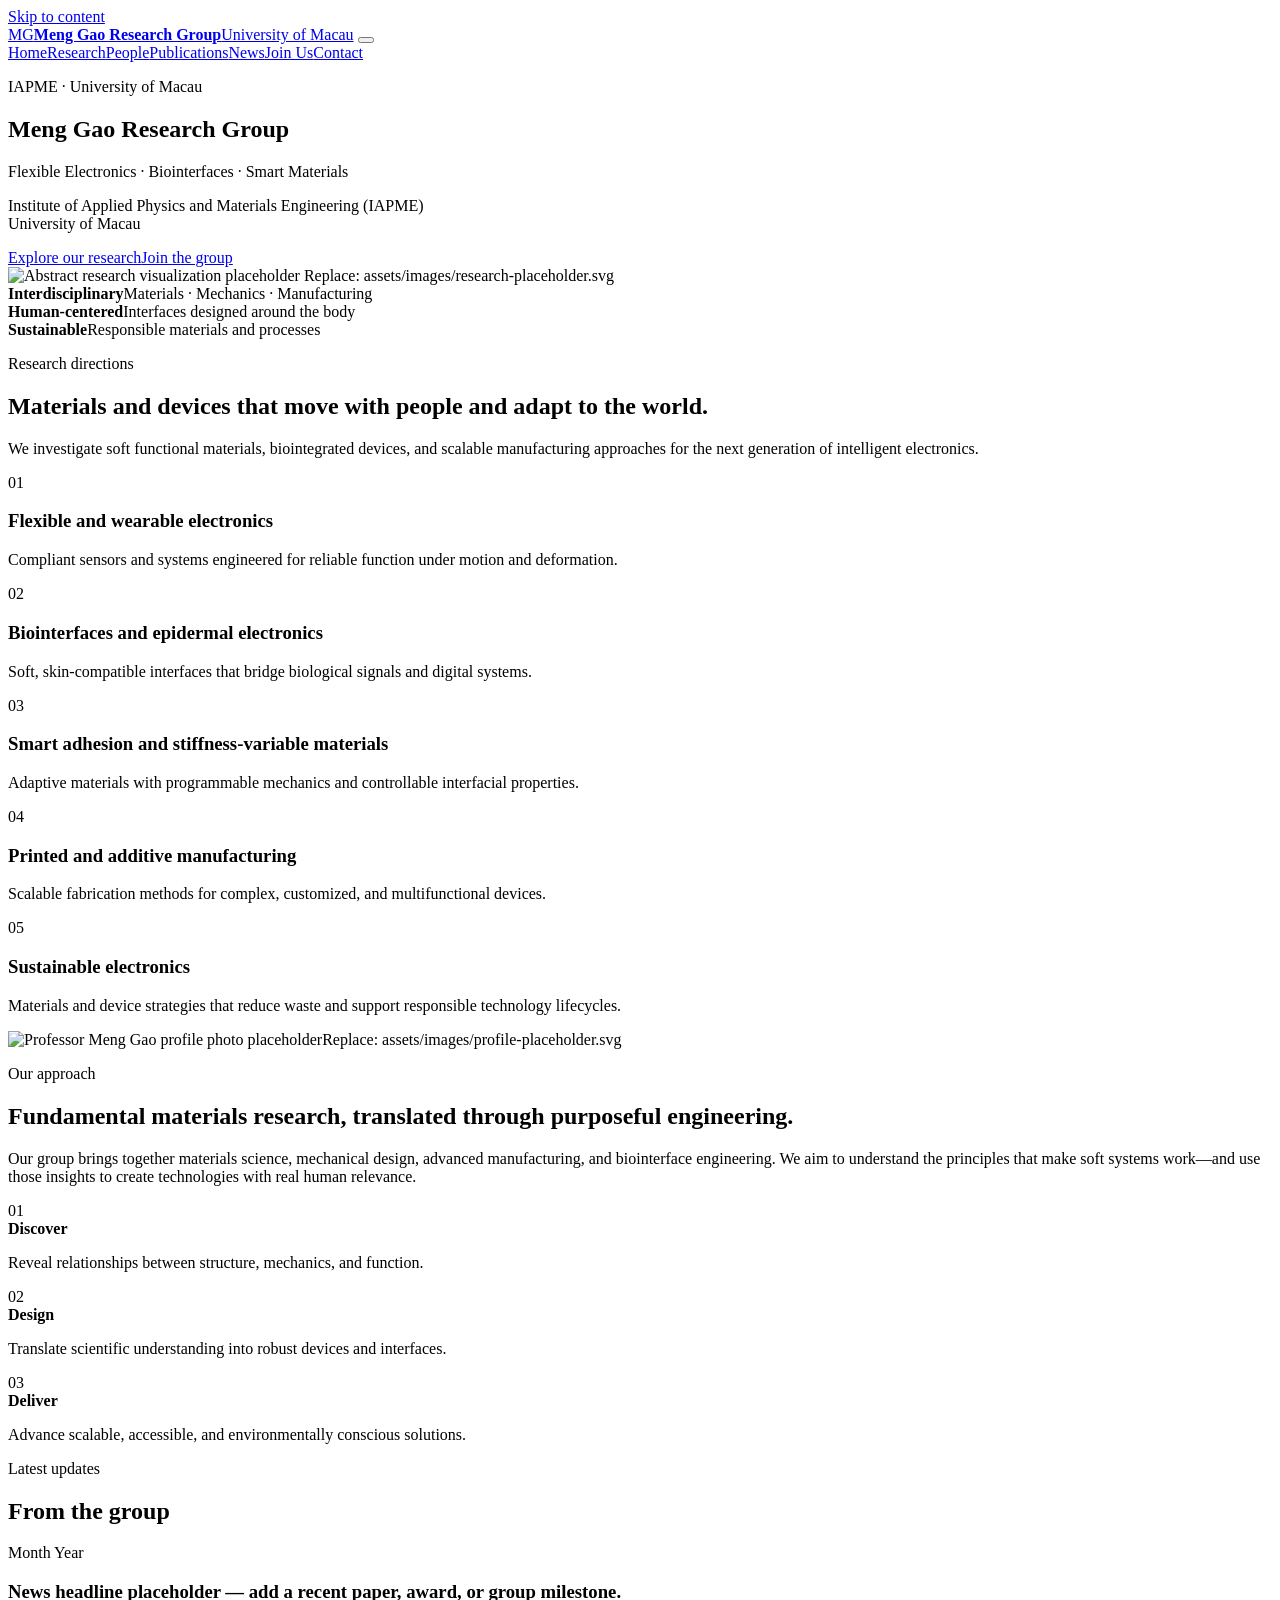
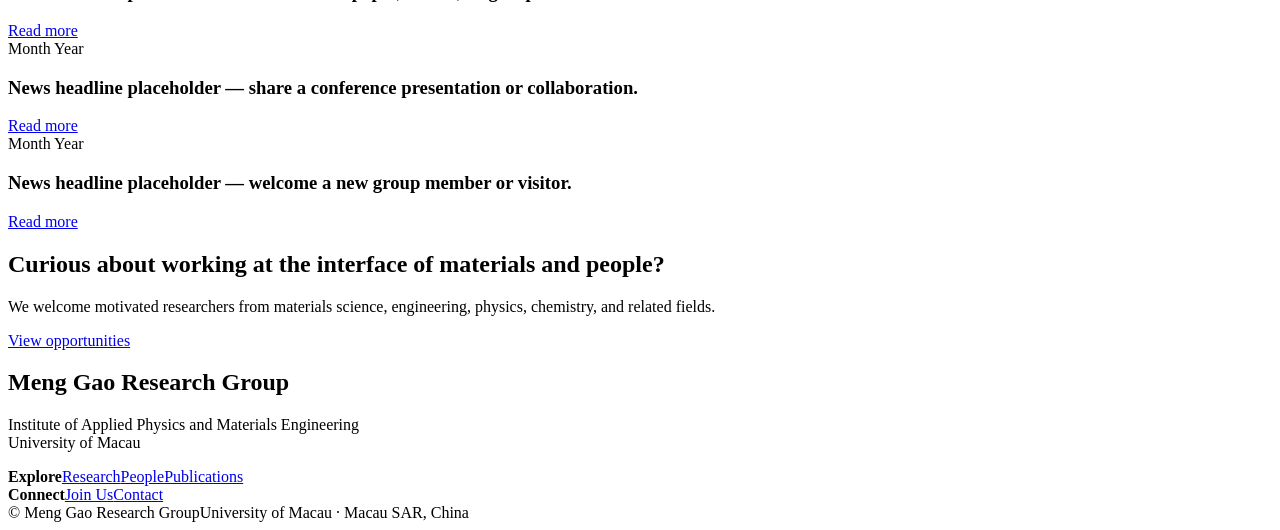
==== index.html @ 888f2153 "Add files via upload" ====
<!doctype html>
<html lang="en">
<head>
  <meta charset="utf-8">
  <meta name="viewport" content="width=device-width, initial-scale=1">
  <meta name="description" content="Meng Gao Research Group at the University of Macau — flexible electronics, biointerfaces, and smart materials.">
  <title>Meng Gao Research Group | University of Macau</title>
  <link rel="stylesheet" href="assets/css/styles.css">
  <script src="assets/js/main.js" defer></script>
</head>
<body>
  <a class="skip-link" href="#main">Skip to content</a>
  <header class="site-header">
    <div class="container nav-wrap">
      <a class="brand" href="index.html" aria-label="Meng Gao Research Group home"><span class="brand-mark">MG</span><span class="brand-copy"><strong>Meng Gao Research Group</strong><span>University of Macau</span></span></a>
      <button class="menu-toggle" type="button" aria-expanded="false" aria-controls="site-nav" aria-label="Toggle navigation"><span></span></button>
      <nav class="site-nav" id="site-nav" aria-label="Primary navigation">
        <a href="index.html" aria-current="page">Home</a><a href="research.html">Research</a><a href="people.html">People</a><a href="publications.html">Publications</a><a href="news.html">News</a><a href="join.html">Join Us</a><a href="contact.html">Contact</a>
      </nav>
    </div>
  </header>
  <main id="main">
    <section class="hero">
      <div class="container hero-grid">
        <div>
          <p class="eyebrow">IAPME · University of Macau</p>
          <h1>Meng Gao Research Group</h1>
          <p class="hero-subtitle">Flexible Electronics · Biointerfaces · Smart Materials</p>
          <p class="hero-affiliation">Institute of Applied Physics and Materials Engineering (IAPME)<br>University of Macau</p>
          <div class="hero-actions"><a class="button" href="research.html">Explore our research</a><a class="button button--ghost" href="join.html">Join the group</a></div>
        </div>
        <div class="hero-visual">
          <img src="assets/images/research-placeholder.svg" alt="Abstract research visualization placeholder">
          <span class="replace-note">Replace: assets/images/research-placeholder.svg</span>
        </div>
      </div>
    </section>
    <div class="container stats" aria-label="Group focus summary">
      <div class="stat"><strong>Interdisciplinary</strong><span>Materials · Mechanics · Manufacturing</span></div>
      <div class="stat"><strong>Human-centered</strong><span>Interfaces designed around the body</span></div>
      <div class="stat"><strong>Sustainable</strong><span>Responsible materials and processes</span></div>
    </div>
    <section class="section section--tint">
      <div class="container">
        <p class="eyebrow">Research directions</p>
        <h2 class="section-title">Materials and devices that move with people and adapt to the world.</h2>
        <p class="section-intro">We investigate soft functional materials, biointegrated devices, and scalable manufacturing approaches for the next generation of intelligent electronics.</p>
        <div class="research-grid">
          <article class="research-card"><span class="card-number">01</span><h3>Flexible and wearable electronics</h3><p>Compliant sensors and systems engineered for reliable function under motion and deformation.</p></article>
          <article class="research-card"><span class="card-number">02</span><h3>Biointerfaces and epidermal electronics</h3><p>Soft, skin-compatible interfaces that bridge biological signals and digital systems.</p></article>
          <article class="research-card"><span class="card-number">03</span><h3>Smart adhesion and stiffness-variable materials</h3><p>Adaptive materials with programmable mechanics and controllable interfacial properties.</p></article>
          <article class="research-card"><span class="card-number">04</span><h3>Printed and additive manufacturing</h3><p>Scalable fabrication methods for complex, customized, and multifunctional devices.</p></article>
          <article class="research-card"><span class="card-number">05</span><h3>Sustainable electronics</h3><p>Materials and device strategies that reduce waste and support responsible technology lifecycles.</p></article>
        </div>
      </div>
    </section>
    <section class="section">
      <div class="container feature-split">
        <div class="feature-image"><img src="assets/images/profile-placeholder.svg" alt="Professor Meng Gao profile photo placeholder"><span class="replace-note">Replace: assets/images/profile-placeholder.svg</span></div>
        <div class="feature-copy">
          <p class="eyebrow">Our approach</p>
          <h2>Fundamental materials research, translated through purposeful engineering.</h2>
          <p>Our group brings together materials science, mechanical design, advanced manufacturing, and biointerface engineering. We aim to understand the principles that make soft systems work—and use those insights to create technologies with real human relevance.</p>
          <div class="principles">
            <div class="principle"><span>01</span><div><strong>Discover</strong><p>Reveal relationships between structure, mechanics, and function.</p></div></div>
            <div class="principle"><span>02</span><div><strong>Design</strong><p>Translate scientific understanding into robust devices and interfaces.</p></div></div>
            <div class="principle"><span>03</span><div><strong>Deliver</strong><p>Advance scalable, accessible, and environmentally conscious solutions.</p></div></div>
          </div>
        </div>
      </div>
    </section>
    <section class="section section--tint">
      <div class="container">
        <p class="eyebrow">Latest updates</p><h2 class="section-title">From the group</h2>
        <div class="news-list">
          <article class="news-item"><time datetime="2026-01">Month Year</time><h3>News headline placeholder — add a recent paper, award, or group milestone.</h3><a class="text-link" href="news.html">Read more</a></article>
          <article class="news-item"><time datetime="2026-01">Month Year</time><h3>News headline placeholder — share a conference presentation or collaboration.</h3><a class="text-link" href="news.html">Read more</a></article>
          <article class="news-item"><time datetime="2026-01">Month Year</time><h3>News headline placeholder — welcome a new group member or visitor.</h3><a class="text-link" href="news.html">Read more</a></article>
        </div>
      </div>
    </section>
    <section class="cta"><div class="container cta-inner"><div><h2>Curious about working at the interface of materials and people?</h2><p>We welcome motivated researchers from materials science, engineering, physics, chemistry, and related fields.</p></div><a class="button" href="join.html">View opportunities</a></div></section>
  </main>
  <footer class="site-footer"><div class="container"><div class="footer-grid"><div class="footer-brand"><h2>Meng Gao Research Group</h2><p>Institute of Applied Physics and Materials Engineering<br>University of Macau</p></div><div class="footer-col"><strong>Explore</strong><a href="research.html">Research</a><a href="people.html">People</a><a href="publications.html">Publications</a></div><div class="footer-col"><strong>Connect</strong><a href="join.html">Join Us</a><a href="contact.html">Contact</a></div></div><div class="footer-bottom"><span>© <span data-year></span> Meng Gao Research Group</span><span>University of Macau · Macau SAR, China</span></div></div></footer>
</body>
</html>
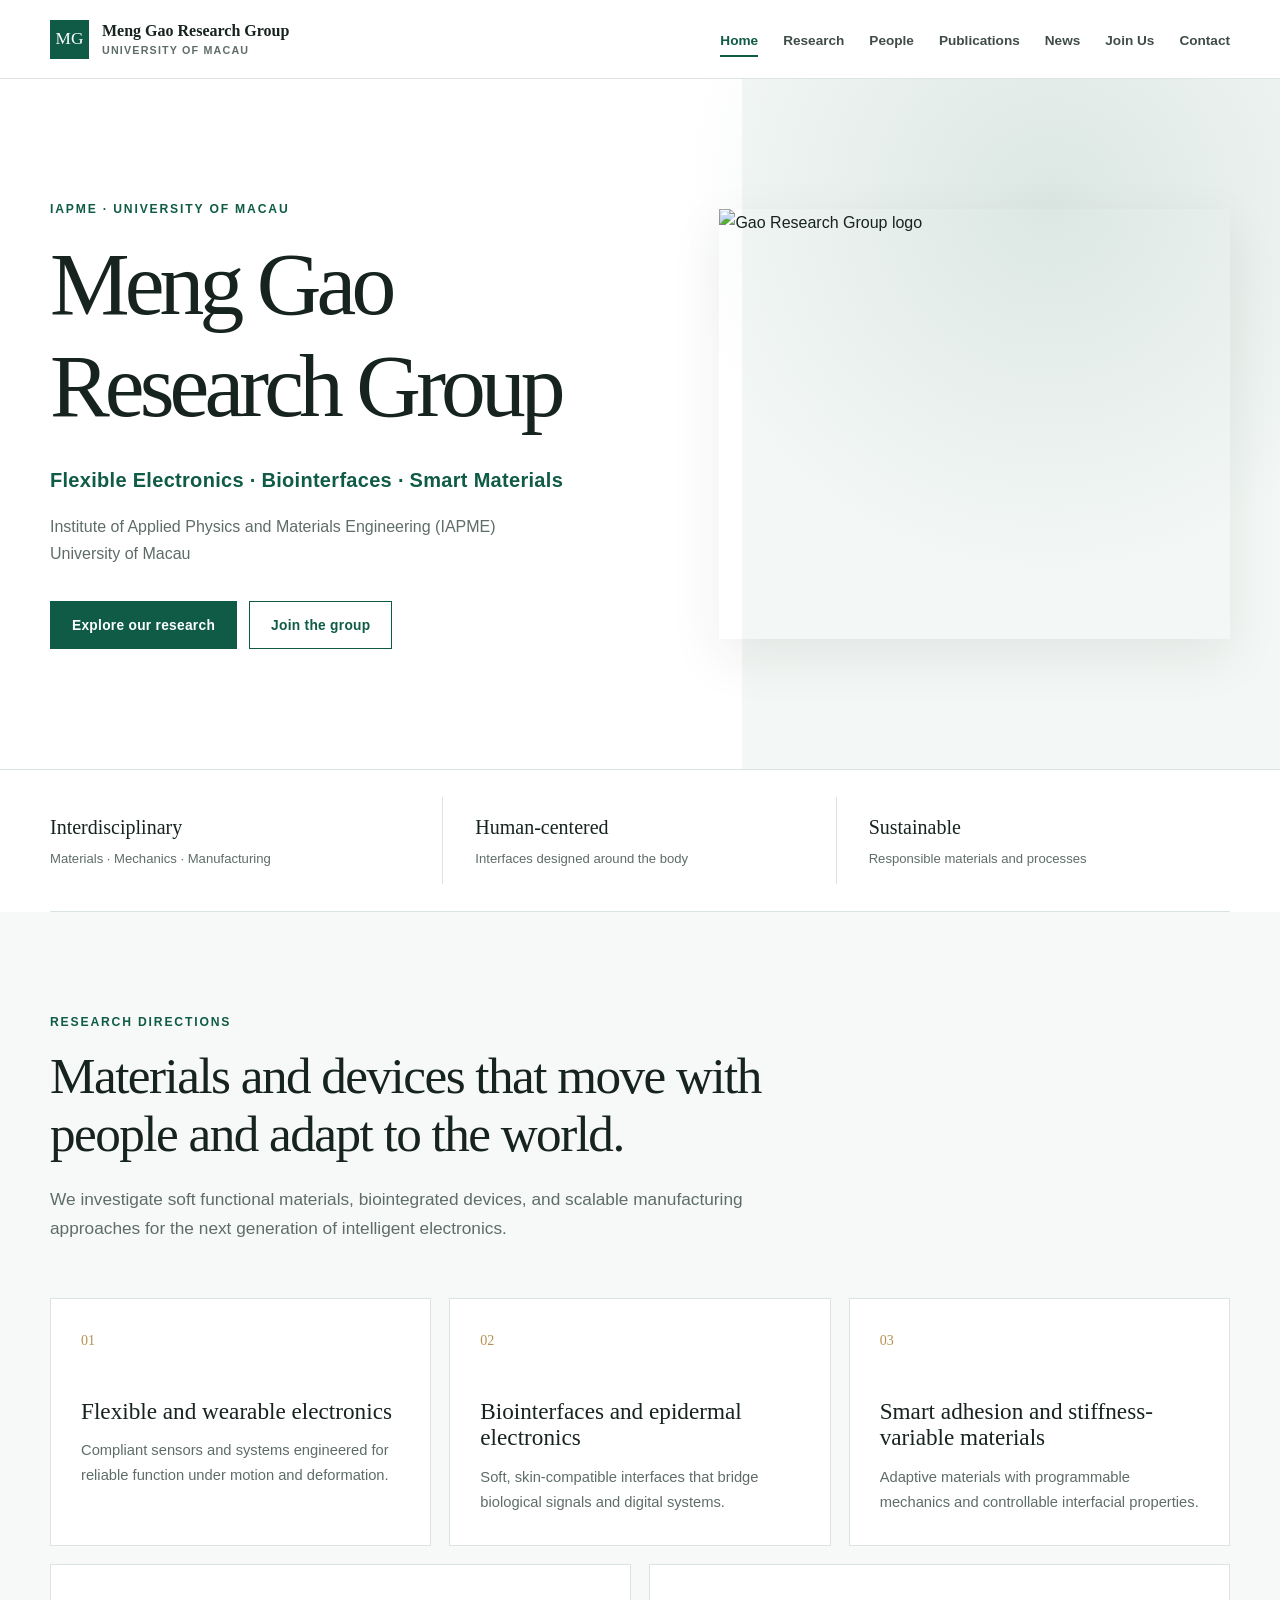
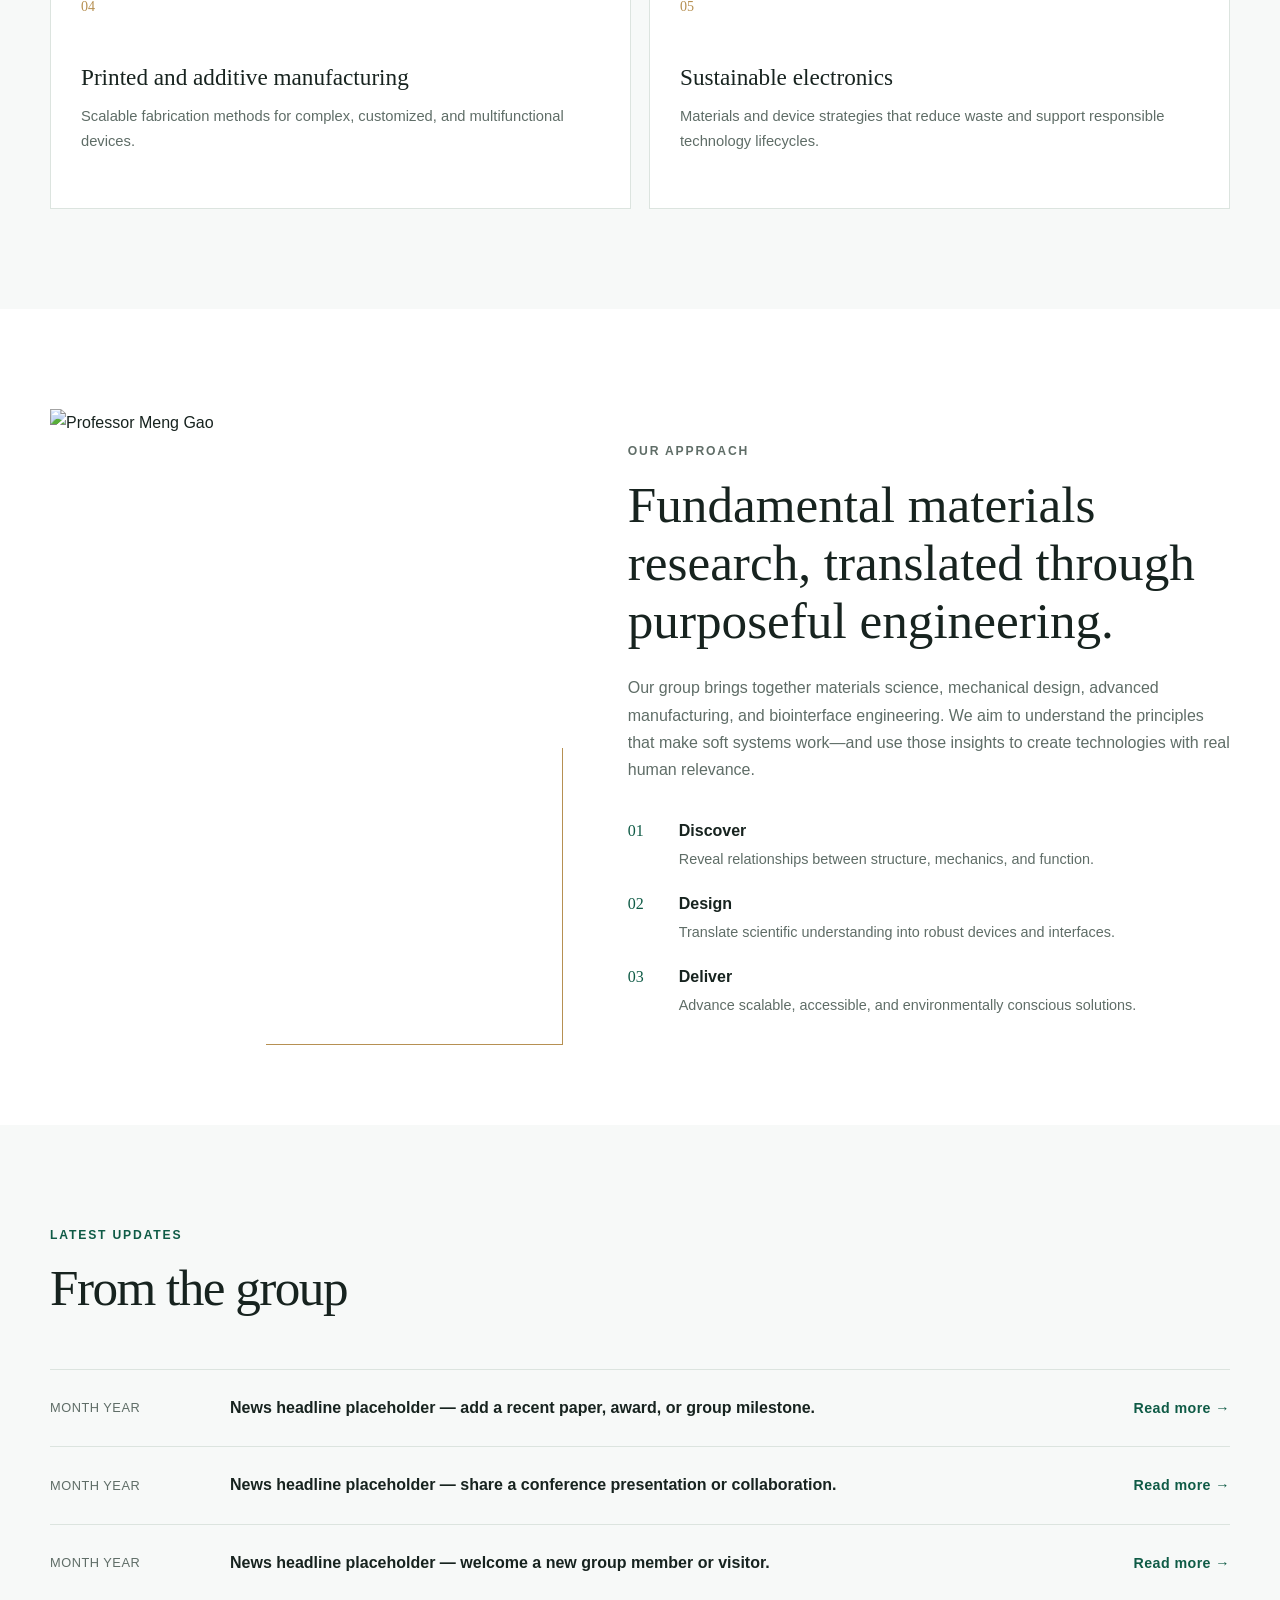
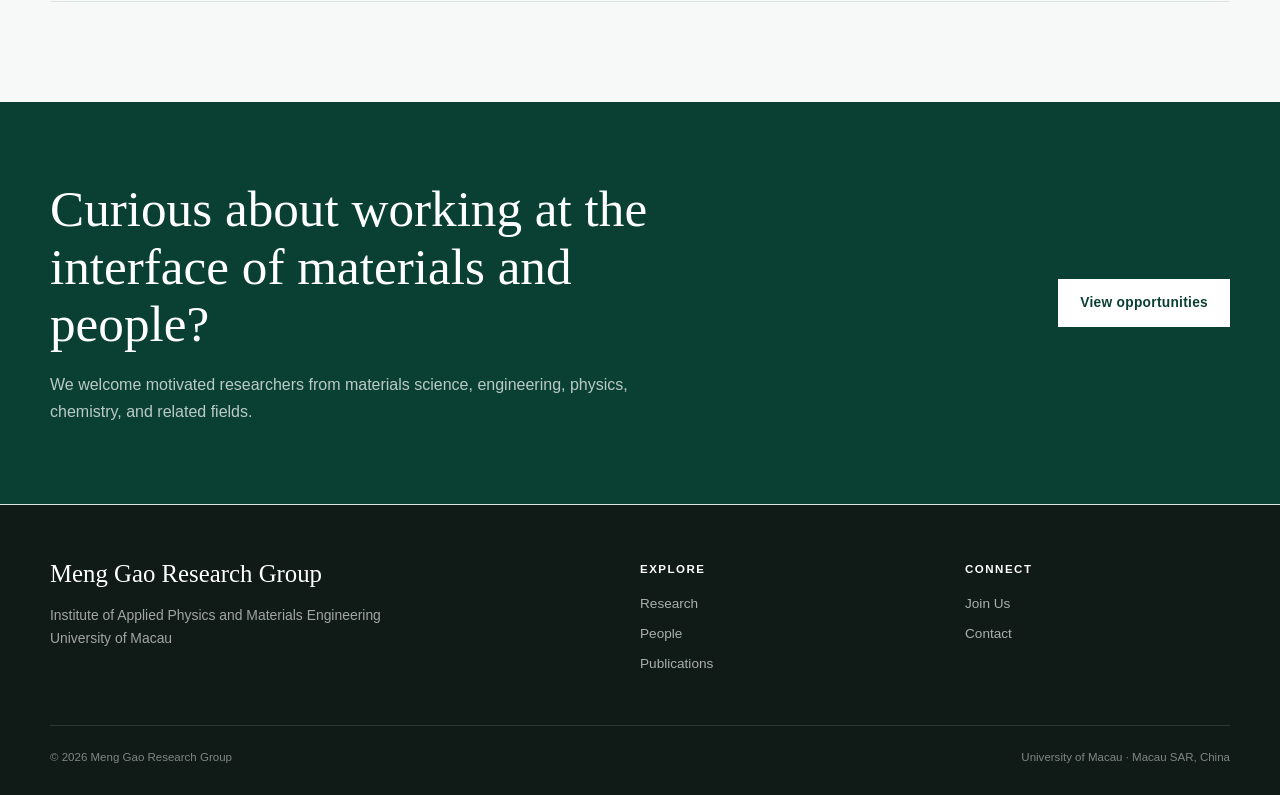
==== commit b4ff03d7: "Update index.html" ====
--- a/index.html
+++ b/index.html
@@ -30,8 +30,7 @@
           <div class="hero-actions"><a class="button" href="research.html">Explore our research</a><a class="button button--ghost" href="join.html">Join the group</a></div>
         </div>
         <div class="hero-visual">
-          <img src="assets/images/research-placeholder.svg" alt="Abstract research visualization placeholder">
-          <span class="replace-note">Replace: assets/images/research-placeholder.svg</span>
+        <img src="assets/images/gao-research-group-logo.png" alt="Gao Research Group logo">
         </div>
       </div>
     </section>
@@ -56,7 +55,9 @@
     </section>
     <section class="section">
       <div class="container feature-split">
-        <div class="feature-image"><img src="assets/images/profile-placeholder.svg" alt="Professor Meng Gao profile photo placeholder"><span class="replace-note">Replace: assets/images/profile-placeholder.svg</span></div>
+<div class="feature-image">
+  <img src="assets/images/meng-gao-photo.png" alt="Professor Meng Gao">
+</div>
         <div class="feature-copy">
           <p class="eyebrow">Our approach</p>
           <h2>Fundamental materials research, translated through purposeful engineering.</h2>
--- a/assets/css/styles.css
+++ b/assets/css/styles.css
@@ -0,0 +1,246 @@
+:root {
+  --ink: #17231f;
+  --muted: #5f6d67;
+  --green: #0f5b46;
+  --green-dark: #0a4033;
+  --green-soft: #e8f1ed;
+  --gold: #b69052;
+  --line: #dce4df;
+  --paper: #ffffff;
+  --paper-alt: #f7f9f8;
+  --max: 1180px;
+  --shadow: 0 18px 50px rgba(23, 35, 31, 0.08);
+}
+
+* { box-sizing: border-box; }
+
+html { scroll-behavior: smooth; }
+
+body {
+  margin: 0;
+  color: var(--ink);
+  background: var(--paper);
+  font-family: Inter, "Helvetica Neue", Arial, sans-serif;
+  font-size: 16px;
+  line-height: 1.7;
+  -webkit-font-smoothing: antialiased;
+}
+
+img { display: block; max-width: 100%; }
+a { color: inherit; text-decoration: none; }
+p { margin: 0 0 1.25rem; }
+h1, h2, h3 { margin: 0; font-family: Georgia, "Times New Roman", serif; font-weight: 500; line-height: 1.13; }
+
+.container { width: min(calc(100% - 40px), var(--max)); margin-inline: auto; }
+.section { padding: 100px 0; }
+.section--tint { background: var(--paper-alt); }
+.eyebrow { margin: 0 0 14px; color: var(--green); font-size: .76rem; font-weight: 700; letter-spacing: .15em; text-transform: uppercase; }
+.section-title { max-width: 760px; font-size: clamp(2rem, 4vw, 3.35rem); letter-spacing: -.03em; }
+.section-intro { max-width: 700px; margin-top: 22px; color: var(--muted); font-size: 1.08rem; }
+.text-link { color: var(--green); font-size: .89rem; font-weight: 700; letter-spacing: .03em; }
+.text-link::after { content: " →"; transition: margin .2s ease; }
+.text-link:hover::after { margin-left: 4px; }
+
+.site-header {
+  position: sticky;
+  z-index: 30;
+  top: 0;
+  border-bottom: 1px solid rgba(220, 228, 223, .9);
+  background: rgba(255, 255, 255, .94);
+  backdrop-filter: blur(14px);
+}
+
+.nav-wrap { display: flex; min-height: 78px; align-items: center; justify-content: space-between; gap: 28px; }
+.brand { display: flex; align-items: center; gap: 13px; }
+.brand-mark { display: grid; width: 39px; height: 39px; place-items: center; background: var(--green); color: #fff; font-family: Georgia, serif; font-size: 1.08rem; }
+.brand-copy { display: grid; line-height: 1.15; }
+.brand-copy strong { font-family: Georgia, serif; font-size: 1rem; font-weight: 600; }
+.brand-copy span { margin-top: 4px; color: var(--muted); font-size: .67rem; font-weight: 700; letter-spacing: .11em; text-transform: uppercase; }
+.site-nav { display: flex; align-items: center; gap: 25px; }
+.site-nav a { position: relative; padding: 28px 0 25px; color: #3f4c47; font-size: .85rem; font-weight: 650; }
+.site-nav a::after { position: absolute; right: 0; bottom: 20px; left: 0; height: 2px; background: var(--green); content: ""; transform: scaleX(0); transition: transform .2s ease; }
+.site-nav a:hover, .site-nav a[aria-current="page"] { color: var(--green); }
+.site-nav a:hover::after, .site-nav a[aria-current="page"]::after { transform: scaleX(1); }
+.menu-toggle { display: none; width: 44px; height: 44px; border: 1px solid var(--line); background: #fff; color: var(--ink); cursor: pointer; }
+.menu-toggle span, .menu-toggle::before, .menu-toggle::after { display: block; width: 20px; height: 2px; margin: 4px auto; background: currentColor; content: ""; transition: .2s ease; }
+.menu-toggle[aria-expanded="true"] span { opacity: 0; }
+.menu-toggle[aria-expanded="true"]::before { transform: translateY(6px) rotate(45deg); }
+.menu-toggle[aria-expanded="true"]::after { transform: translateY(-6px) rotate(-45deg); }
+
+.hero { position: relative; min-height: 690px; overflow: hidden; border-bottom: 1px solid var(--line); }
+.hero::before { position: absolute; inset: 0; background: radial-gradient(circle at 82% 18%, rgba(15,91,70,.1), transparent 31%), linear-gradient(90deg, #fff 0%, #fff 58%, #f3f7f5 58%); content: ""; }
+.hero-grid { position: relative; display: grid; min-height: 690px; grid-template-columns: 1.08fr .92fr; align-items: center; gap: 70px; }
+.hero h1 { max-width: 710px; font-size: clamp(3.2rem, 7vw, 6.3rem); letter-spacing: -.055em; }
+.hero-subtitle { margin: 27px 0 16px; color: var(--green); font-size: clamp(1rem, 2vw, 1.25rem); font-weight: 650; letter-spacing: .015em; }
+.hero-affiliation { max-width: 560px; color: var(--muted); }
+.hero-actions { display: flex; flex-wrap: wrap; gap: 12px; margin-top: 34px; }
+.button { display: inline-flex; min-height: 48px; align-items: center; justify-content: center; padding: 11px 21px; border: 1px solid var(--green); background: var(--green); color: #fff; font-size: .86rem; font-weight: 700; letter-spacing: .02em; transition: .2s ease; }
+.button:hover { background: var(--green-dark); transform: translateY(-1px); }
+.button--ghost { background: transparent; color: var(--green); }
+.button--ghost:hover { background: var(--green-soft); }
+.hero-visual { position: relative; }
+.hero-visual::before { position: absolute; z-index: -1; top: -30px; right: -30px; width: 64%; height: 70%; border: 1px solid rgba(182,144,82,.55); content: ""; }
+.hero-visual img { width: 100%; min-height: 430px; object-fit: cover; box-shadow: var(--shadow); }
+.replace-note { display: inline-block; margin-top: 12px; padding: 4px 9px; border: 1px dashed #91a098; color: var(--muted); background: rgba(255,255,255,.8); font-size: .7rem; letter-spacing: .04em; }
+
+.stats { display: grid; padding: 27px 0; grid-template-columns: repeat(3, 1fr); border-bottom: 1px solid var(--line); }
+.stat { padding: 13px 32px; border-right: 1px solid var(--line); }
+.stat:first-child { padding-left: 0; }
+.stat:last-child { border: 0; }
+.stat strong { display: block; font-family: Georgia, serif; font-size: 1.25rem; font-weight: 500; }
+.stat span { color: var(--muted); font-size: .82rem; }
+
+.research-grid { display: grid; margin-top: 55px; grid-template-columns: repeat(6, 1fr); gap: 18px; }
+.research-card { min-height: 245px; padding: 30px; border: 1px solid var(--line); background: var(--paper); transition: .25s ease; }
+.research-card:nth-child(1), .research-card:nth-child(2), .research-card:nth-child(3) { grid-column: span 2; }
+.research-card:nth-child(4), .research-card:nth-child(5) { grid-column: span 3; }
+.research-card:hover { border-color: #abc1b8; box-shadow: var(--shadow); transform: translateY(-4px); }
+.card-number { display: block; margin-bottom: 45px; color: var(--gold); font-family: Georgia, serif; font-size: .88rem; }
+.research-card h3 { margin-bottom: 14px; font-size: 1.45rem; }
+.research-card p { margin: 0; color: var(--muted); font-size: .92rem; }
+
+.feature-split { display: grid; grid-template-columns: .9fr 1.1fr; align-items: center; gap: 85px; }
+.feature-image { position: relative; }
+.feature-image img { width: 100%; aspect-ratio: 4 / 5; object-fit: cover; }
+.feature-image::after { position: absolute; right: -20px; bottom: -20px; width: 60%; height: 48%; border-right: 1px solid var(--gold); border-bottom: 1px solid var(--gold); content: ""; }
+.feature-copy h2 { font-size: clamp(2rem, 4vw, 3.4rem); }
+.feature-copy p { margin-top: 25px; color: var(--muted); }
+.principles { display: grid; margin-top: 34px; gap: 18px; }
+.principle { display: grid; grid-template-columns: 36px 1fr; gap: 15px; }
+.principle span { color: var(--green); font-family: Georgia, serif; }
+.principle strong { display: block; margin-bottom: 3px; }
+.principle p { margin: 0; font-size: .9rem; }
+
+.news-list { margin-top: 52px; border-top: 1px solid var(--line); }
+.news-item { display: grid; padding: 26px 0; grid-template-columns: 150px 1fr auto; align-items: center; gap: 30px; border-bottom: 1px solid var(--line); }
+.news-item time { color: var(--muted); font-size: .8rem; letter-spacing: .04em; text-transform: uppercase; }
+.news-item h3 { font-family: Inter, sans-serif; font-size: 1rem; font-weight: 650; line-height: 1.5; }
+
+.cta { padding: 78px 0; background: var(--green-dark); color: #fff; }
+.cta-inner { display: flex; align-items: center; justify-content: space-between; gap: 50px; }
+.cta h2 { max-width: 680px; font-size: clamp(2rem, 4vw, 3.2rem); }
+.cta p { max-width: 610px; margin: 18px 0 0; color: rgba(255,255,255,.72); }
+.cta .button { flex: 0 0 auto; border-color: #fff; background: #fff; color: var(--green-dark); }
+
+.page-hero { padding: 98px 0 74px; border-bottom: 1px solid var(--line); background: linear-gradient(120deg, #f6f9f7, #fff 66%); }
+.page-hero h1 { max-width: 820px; font-size: clamp(2.8rem, 6vw, 5rem); letter-spacing: -.045em; }
+.page-hero p:last-child { max-width: 700px; margin: 20px 0 0; color: var(--muted); font-size: 1.05rem; }
+.content-grid { display: grid; grid-template-columns: 280px 1fr; gap: 80px; }
+.side-label { position: sticky; top: 120px; align-self: start; color: var(--green); font-size: .76rem; font-weight: 700; letter-spacing: .13em; text-transform: uppercase; }
+.prose h2 { margin: 0 0 18px; font-size: 2rem; }
+.prose h3 { margin: 36px 0 12px; font-size: 1.35rem; }
+.prose p { color: var(--muted); }
+.prose + .prose { margin-top: 70px; padding-top: 70px; border-top: 1px solid var(--line); }
+
+.person-grid { display: grid; margin-top: 45px; grid-template-columns: repeat(3, 1fr); gap: 28px; }
+.person-card { border: 1px solid var(--line); background: #fff; }
+.person-card img { width: 100%; aspect-ratio: 4 / 4.4; object-fit: cover; background: var(--green-soft); }
+.person-card__body { padding: 24px; }
+.person-card h3 { font-size: 1.35rem; }
+.person-role { margin: 5px 0 12px; color: var(--green); font-size: .83rem; font-weight: 700; }
+.person-card p:last-child { margin: 0; color: var(--muted); font-size: .86rem; }
+.person-card--pi { display: grid; grid-template-columns: minmax(280px,.8fr) 1.2fr; grid-column: 1 / -1; }
+.person-card--pi img { height: 100%; aspect-ratio: auto; }
+.person-card--pi .person-card__body { display: flex; padding: 45px; flex-direction: column; justify-content: center; }
+.person-card--pi h3 { font-size: 2.2rem; }
+
+.publication-list { margin-top: 42px; border-top: 1px solid var(--line); counter-reset: publication; }
+.publication { display: grid; padding: 30px 0; grid-template-columns: 70px 1fr; gap: 22px; border-bottom: 1px solid var(--line); counter-increment: publication; }
+.publication::before { color: var(--gold); font-family: Georgia, serif; content: counter(publication, decimal-leading-zero); }
+.publication h3 { margin-bottom: 8px; font-family: Inter, sans-serif; font-size: 1rem; font-weight: 650; line-height: 1.55; }
+.publication p { margin: 0; color: var(--muted); font-size: .87rem; }
+.publication .journal { margin-top: 5px; color: var(--green); font-style: italic; }
+.tag { display: inline-block; margin: 0 7px 7px 0; padding: 4px 10px; background: var(--green-soft); color: var(--green); font-size: .72rem; font-weight: 700; }
+
+.timeline { margin-top: 44px; }
+.timeline-item { position: relative; display: grid; padding: 0 0 48px 55px; grid-template-columns: 120px 1fr; gap: 35px; }
+.timeline-item::before { position: absolute; top: 7px; bottom: 0; left: 12px; width: 1px; background: var(--line); content: ""; }
+.timeline-item::after { position: absolute; top: 7px; left: 7px; width: 11px; height: 11px; border-radius: 50%; background: var(--green); content: ""; }
+.timeline-item time { color: var(--muted); font-size: .8rem; font-weight: 700; }
+.timeline-item h2 { margin-bottom: 10px; font-size: 1.55rem; }
+.timeline-item p { color: var(--muted); }
+
+.opportunities { display: grid; margin-top: 45px; grid-template-columns: repeat(3, 1fr); gap: 20px; }
+.opportunity { padding: 29px; border-top: 3px solid var(--green); background: var(--paper-alt); }
+.opportunity h3 { margin-bottom: 12px; font-size: 1.35rem; }
+.opportunity p { color: var(--muted); font-size: .9rem; }
+.checklist { padding: 0; list-style: none; }
+.checklist li { position: relative; padding: 10px 0 10px 28px; border-bottom: 1px solid var(--line); color: var(--muted); }
+.checklist li::before { position: absolute; left: 0; color: var(--green); content: "✓"; font-weight: 700; }
+
+.contact-grid { display: grid; grid-template-columns: 1fr 1fr; gap: 30px; }
+.contact-card { padding: 40px; border: 1px solid var(--line); }
+.contact-card h2 { margin-bottom: 22px; font-size: 1.8rem; }
+.contact-row { padding: 16px 0; border-bottom: 1px solid var(--line); }
+.contact-row:last-child { border: 0; }
+.contact-row span { display: block; margin-bottom: 3px; color: var(--muted); font-size: .72rem; font-weight: 700; letter-spacing: .1em; text-transform: uppercase; }
+.contact-row strong { font-weight: 600; }
+.map-placeholder { display: grid; min-height: 370px; padding: 35px; place-items: center; background: var(--green-soft); text-align: center; }
+.map-placeholder strong { display: block; margin-bottom: 7px; font-family: Georgia, serif; font-size: 1.5rem; }
+
+.site-footer { padding: 55px 0 28px; border-top: 1px solid var(--line); background: #101a17; color: #fff; }
+.footer-grid { display: grid; grid-template-columns: 1.5fr .75fr .75fr; gap: 60px; }
+.footer-brand { max-width: 420px; }
+.footer-brand h2 { font-size: 1.55rem; }
+.footer-brand p { margin-top: 16px; color: rgba(255,255,255,.61); font-size: .87rem; }
+.footer-col strong { display: block; margin-bottom: 13px; font-size: .72rem; letter-spacing: .13em; text-transform: uppercase; }
+.footer-col a { display: block; margin: 7px 0; color: rgba(255,255,255,.65); font-size: .85rem; }
+.footer-col a:hover { color: #fff; }
+.footer-bottom { display: flex; margin-top: 42px; padding-top: 22px; justify-content: space-between; gap: 20px; border-top: 1px solid rgba(255,255,255,.12); color: rgba(255,255,255,.47); font-size: .72rem; }
+
+.skip-link { position: fixed; z-index: 100; top: 8px; left: 8px; padding: 10px 14px; background: var(--green-dark); color: #fff; transform: translateY(-150%); }
+.skip-link:focus { transform: translateY(0); }
+
+@media (max-width: 980px) {
+  .menu-toggle { display: block; }
+  .site-nav { position: absolute; top: 79px; right: 0; left: 0; display: none; padding: 18px 20px 28px; align-items: stretch; flex-direction: column; gap: 0; border-bottom: 1px solid var(--line); background: #fff; }
+  .site-nav.is-open { display: flex; }
+  .site-nav a { padding: 11px 0; }
+  .site-nav a::after { bottom: 7px; right: auto; width: 28px; }
+  .hero-grid { grid-template-columns: 1fr; gap: 50px; padding: 80px 0; }
+  .hero-visual { width: min(100%, 640px); }
+  .feature-split, .content-grid { grid-template-columns: 1fr; gap: 55px; }
+  .side-label { position: static; }
+  .person-grid, .opportunities { grid-template-columns: repeat(2, 1fr); }
+  .person-card--pi { grid-template-columns: 1fr 1.2fr; }
+}
+
+@media (max-width: 720px) {
+  .container { width: min(calc(100% - 30px), var(--max)); }
+  .section { padding: 72px 0; }
+  .brand-copy span { display: none; }
+  .hero, .hero-grid { min-height: auto; }
+  .hero::before { background: linear-gradient(#fff, #f5f8f6); }
+  .hero-grid { padding: 68px 0; }
+  .hero h1 { font-size: clamp(3rem, 16vw, 4.4rem); }
+  .hero-visual img { min-height: 290px; }
+  .stats { grid-template-columns: 1fr; }
+  .stat, .stat:first-child { padding: 18px 0; border-right: 0; border-bottom: 1px solid var(--line); }
+  .research-grid { grid-template-columns: 1fr; }
+  .research-card:nth-child(n) { grid-column: 1; }
+  .research-card { min-height: 0; }
+  .card-number { margin-bottom: 26px; }
+  .feature-split { gap: 45px; }
+  .feature-image { max-width: 92%; }
+  .news-item { grid-template-columns: 1fr; gap: 7px; }
+  .news-item .text-link { margin-top: 5px; }
+  .cta-inner { align-items: flex-start; flex-direction: column; }
+  .page-hero { padding: 70px 0 55px; }
+  .person-grid, .opportunities, .contact-grid { grid-template-columns: 1fr; }
+  .person-card--pi { display: block; }
+  .person-card--pi img { aspect-ratio: 4 / 4.3; }
+  .person-card--pi .person-card__body { padding: 28px; }
+  .timeline-item { padding-left: 38px; grid-template-columns: 1fr; gap: 5px; }
+  .timeline-item::before { left: 7px; }
+  .timeline-item::after { left: 2px; }
+  .publication { grid-template-columns: 42px 1fr; }
+  .contact-card { padding: 28px; }
+  .footer-grid { grid-template-columns: 1fr 1fr; }
+  .footer-brand { grid-column: 1 / -1; }
+  .footer-bottom { flex-direction: column; }
+}
+
+@media (prefers-reduced-motion: reduce) {
+  html { scroll-behavior: auto; }
+  *, *::before, *::after { transition-duration: .01ms !important; }
+}
